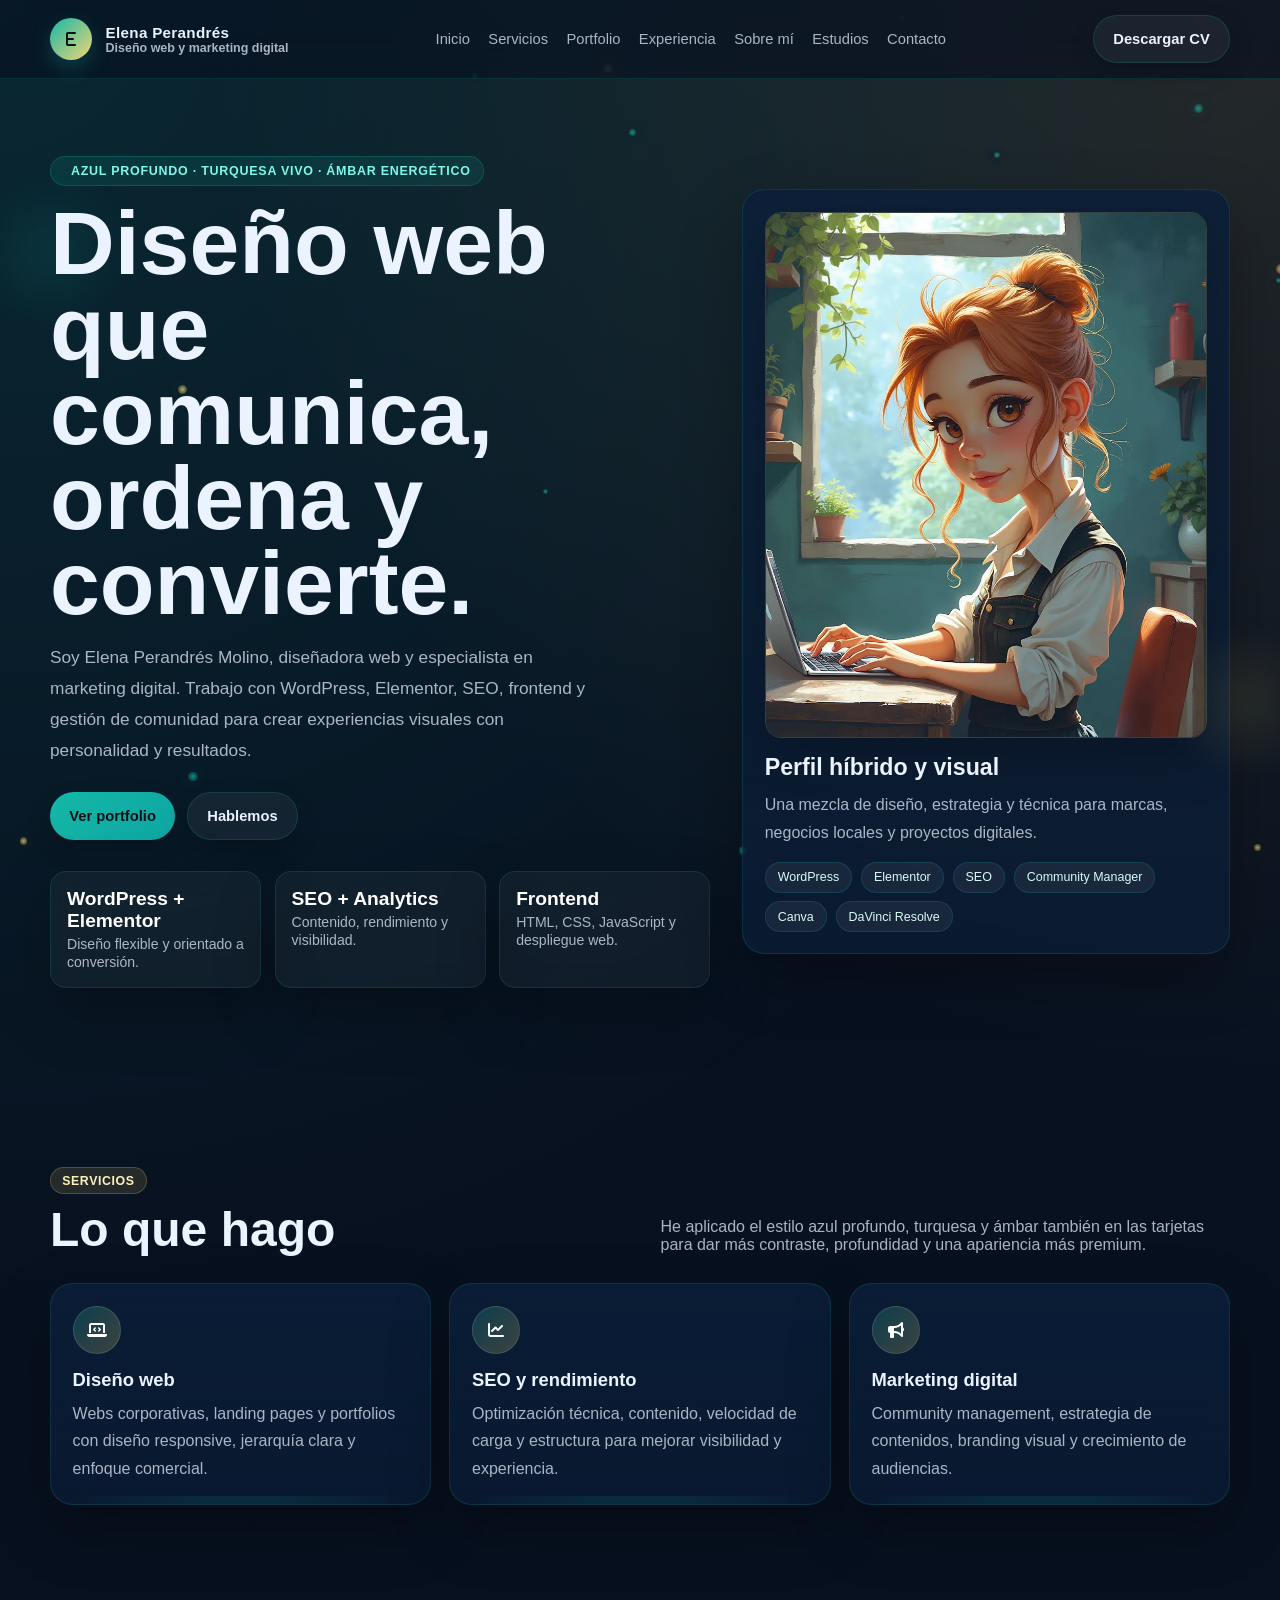
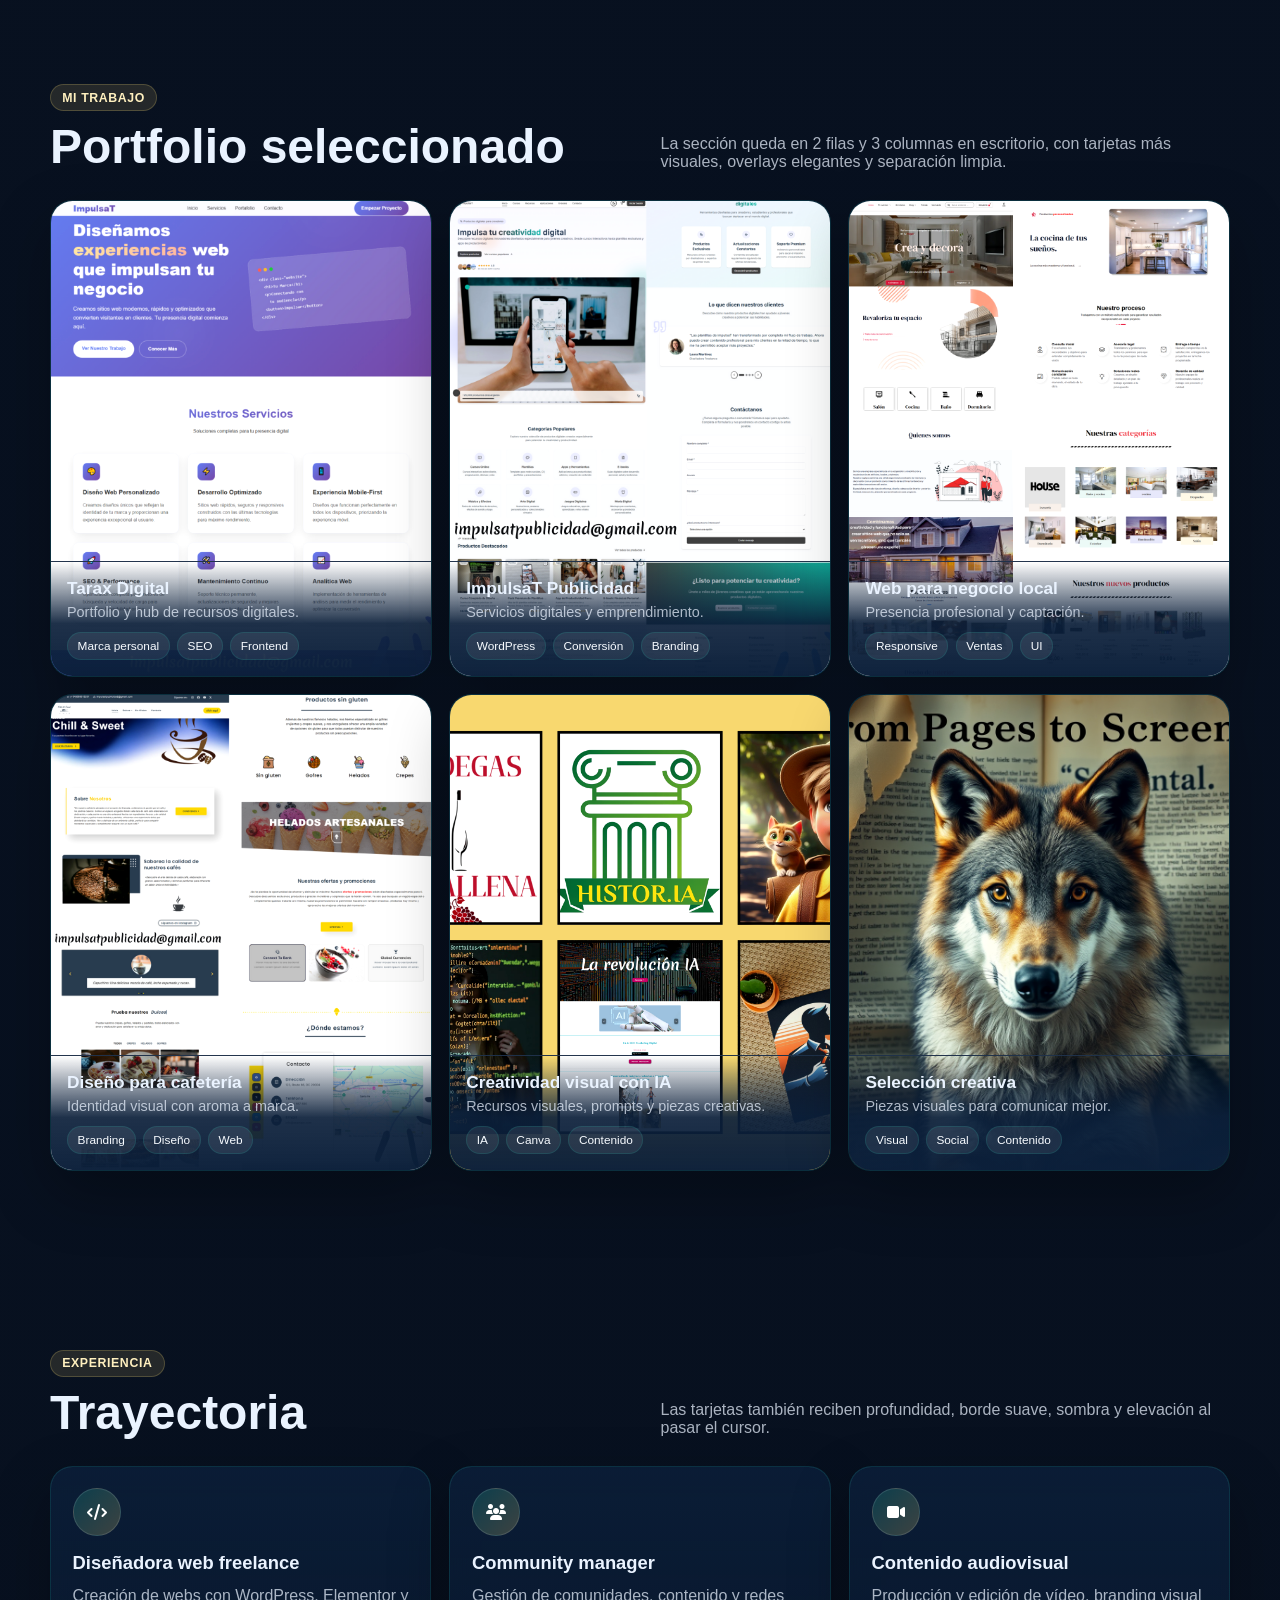
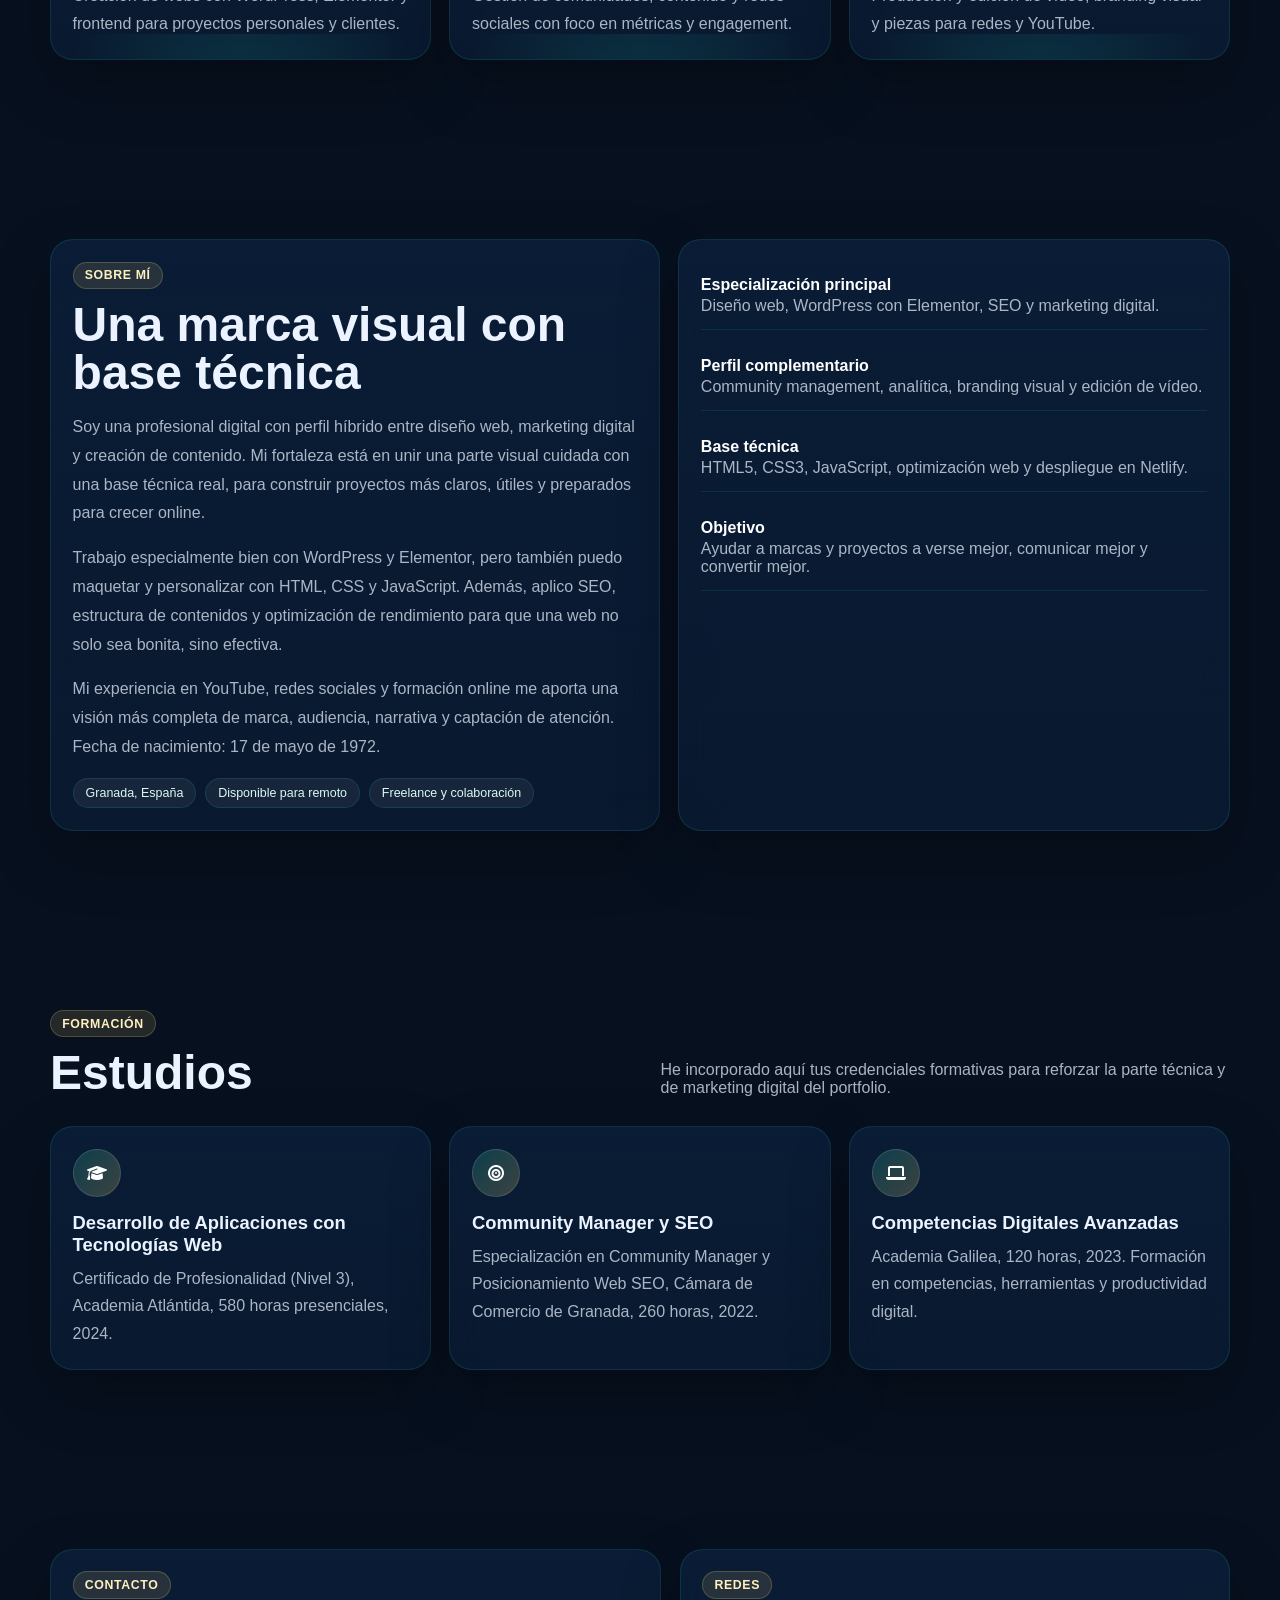
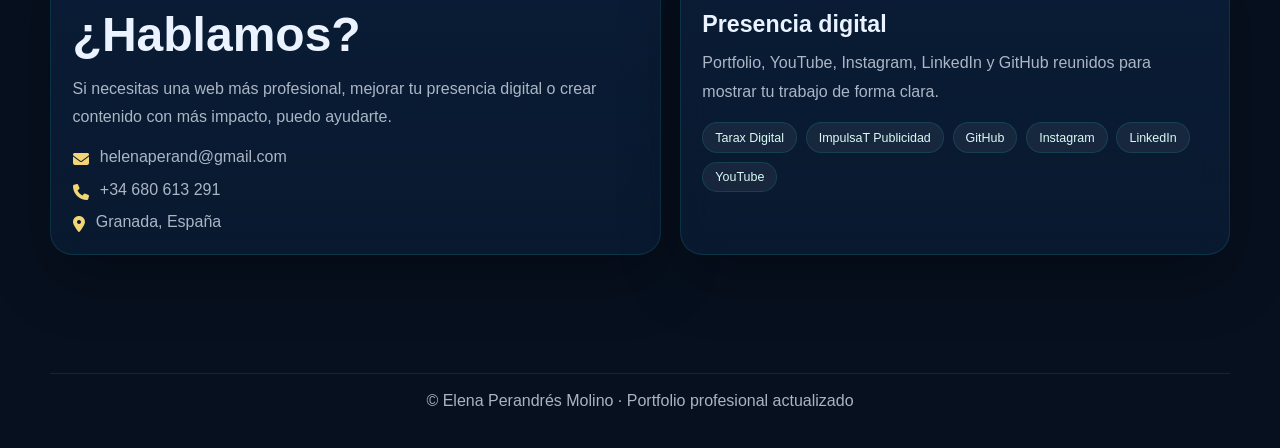
==== GPT05.HTML @ 302caad1 "5" ====
<!DOCTYPE html>
<html lang="es" data-theme="dark">
<head>
  <meta charset="UTF-8" />
  <meta name="viewport" content="width=device-width, initial-scale=1.0" />
  <meta name="description" content="Portfolio de Elena Perandrés Molino, diseñadora web y especialista en marketing digital con experiencia en WordPress, Elementor, SEO, community management y frontend." />
  <title>Elena Perandrés Molino | Portfolio Profesional</title>
  <link rel="preconnect" href="https://api.fontshare.com" />
  <link rel="stylesheet" href="https://api.fontshare.com/v2/css?f[]=satoshi@400,500,700,900&f[]=clash-display@400,500,600&display=swap" />
  <link rel="stylesheet" href="https://cdnjs.cloudflare.com/ajax/libs/font-awesome/6.6.0/css/all.min.css" crossorigin="anonymous" referrerpolicy="no-referrer" />
  <style>
    :root {
      --bg: #07101f;
      --bg-2: #0b1f3a;
      --surface: rgba(11, 31, 58, 0.72);
      --surface-2: rgba(11, 31, 58, 0.88);
      --text: #eaf3ff;
      --muted: rgba(234, 243, 255, 0.72);
      --line: rgba(20, 184, 166, 0.18);
      --blue: #0b1f3a;
      --teal: #14b8a6;
      --amber: #f2d574;
      --shadow: 0 24px 60px rgba(0,0,0,.28);
      --radius-xl: 1.4rem;
      --radius-lg: 1rem;
      --max: 1180px;
      --font-body: 'Satoshi', sans-serif;
      --font-display: 'Clash Display', sans-serif;
    }
    *{box-sizing:border-box;margin:0;padding:0}
    html{scroll-behavior:smooth}
    body{
      font-family:var(--font-body);
      color:var(--text);
      background:
        radial-gradient(circle at top left, rgba(20,184,166,.14), transparent 24%),
        radial-gradient(circle at top right, rgba(242,213,116,.12), transparent 20%),
        linear-gradient(180deg, #081120 0%, var(--bg) 100%);
      min-height:100vh;
      overflow-x:hidden;
    }
    body::before, body::after{
      content:'';
      position:fixed;
      inset:auto;
      pointer-events:none;
      z-index:0;
      opacity:.55;
      width:180px;
      height:180px;
      border-radius:50%;
      filter:blur(14px);
      background: radial-gradient(circle, rgba(20,184,166,.22), transparent 62%);
      animation: floaty 12s ease-in-out infinite;
    }
    body::before{ left:-40px; top:18vh; }
    body::after{
      right:-55px;
      bottom:12vh;
      background: radial-gradient(circle, rgba(242,213,116,.20), transparent 62%);
      animation-duration: 15s;
    }
    @keyframes floaty{
      0%,100%{transform:translateY(0) translateX(0)}
      50%{transform:translateY(-18px) translateX(12px)}
    }
    .container{
      width:min(calc(100% - 2rem), var(--max));
      margin:0 auto;
      position:relative;
      z-index:1;
    }
    a{text-decoration:none;color:inherit}
    img{display:block;max-width:100%;height:auto}
    .skip{
      position:absolute;
      left:-999px;
      top:10px;
      background:var(--amber);
      color:#111;
      padding:.7rem 1rem;
      border-radius:999px;
      z-index:20;
    }
    .skip:focus{left:1rem}

    .header{
      position:sticky;
      top:0;
      z-index:50;
      backdrop-filter:blur(18px);
      background:rgba(7,16,31,.62);
      border-bottom:1px solid rgba(20,184,166,.15);
    }
    .header-inner{
      min-height:78px;
      display:flex;
      align-items:center;
      justify-content:space-between;
      gap:1rem;
    }
    .brand{display:flex;align-items:center;gap:.85rem;font-weight:700}
    .brand-mark{
      width:42px;height:42px;border-radius:50%;
      display:grid;place-items:center;
      background:linear-gradient(135deg,var(--teal),var(--amber));
      color:#04111d;
      box-shadow:0 8px 20px rgba(20,184,166,.25);
    }
    .brand-text strong{display:block;font-size:.95rem;letter-spacing:.02em}
    .brand-text span{display:block;font-size:.78rem;color:var(--muted)}
    .nav{display:flex;gap:1.15rem;flex-wrap:wrap}
    .nav a{
      font-size:.92rem;
      color:var(--muted);
      position:relative;
    }
    .nav a::after{
      content:'';
      position:absolute;
      left:0;
      bottom:-.35rem;
      width:100%;
      height:2px;
      border-radius:999px;
      background:linear-gradient(90deg,var(--teal),var(--amber));
      transform:scaleX(0);
      transform-origin:left;
      transition:transform .22s ease;
    }
    .nav a:hover::after{transform:scaleX(1)}
    .actions{display:flex;align-items:center;gap:.75rem}
    .btn,.icon-btn{border:0;cursor:pointer}
    .btn{
      display:inline-flex;
      align-items:center;
      justify-content:center;
      gap:.55rem;
      padding:.95rem 1.2rem;
      border-radius:999px;
      font-weight:700;
      font-size:.92rem;
      transition:.22s ease;
      box-shadow:0 10px 24px rgba(0,0,0,.18);
    }
    .btn-primary{
      background:linear-gradient(135deg,var(--teal),#0ea5a3);
      color:#031018;
    }
    .btn-primary:hover{
      transform:translateY(-2px) scale(1.01);
      box-shadow:0 18px 34px rgba(20,184,166,.22);
    }
    .btn-secondary{
      background:rgba(255,255,255,.05);
      color:var(--text);
      border:1px solid rgba(20,184,166,.18);
    }
    .btn-secondary:hover{
      background:rgba(255,255,255,.09);
      transform:translateY(-2px);
    }
    .icon-btn{
      width:44px;height:44px;border-radius:50%;
      background:rgba(255,255,255,.05);
      color:var(--text);
      border:1px solid rgba(20,184,166,.18);
      display:grid;place-items:center;
    }
    .menu-btn{display:none}

    section{
      padding:clamp(4rem,7vw,6.5rem) 0;
      position:relative;
    }
    .reveal{
      opacity:0;
      transform:translateY(34px);
      transition:opacity .7s ease, transform .7s ease;
    }
    .reveal.is-visible{
      opacity:1;
      transform:translateY(0);
    }

    .hero{
      padding-top:clamp(3.5rem,6vw,5.5rem);
      min-height:88vh;
      display:flex;
      align-items:center;
    }
    .hero-grid{
      display:grid;
      grid-template-columns:1.15fr .85fr;
      gap:2rem;
      align-items:center;
    }
    .eyebrow{
      display:inline-flex;
      align-items:center;
      gap:.45rem;
      padding:.45rem .8rem;
      border-radius:999px;
      background:rgba(20,184,166,.12);
      border:1px solid rgba(20,184,166,.24);
      color:#7ff7ea;
      font-weight:700;
      font-size:.78rem;
      letter-spacing:.06em;
      text-transform:uppercase;
    }
    h1,h2,h3{font-family:var(--font-display)}
    h1{
      font-size:clamp(3rem,7vw,5.6rem);
      line-height:.95;
      margin:.9rem 0 1rem;
      max-width:11ch;
    }
    .lead{
      font-size:1.08rem;
      color:var(--muted);
      max-width:58ch;
      line-height:1.8;
    }
    .hero-cta{
      display:flex;
      flex-wrap:wrap;
      gap:.75rem;
      margin:1.6rem 0 1.9rem;
    }
    .hero-grid .panel{
      background:var(--surface);
      border:1px solid rgba(20,184,166,.16);
      box-shadow:var(--shadow);
      backdrop-filter:blur(14px);
    }
    .hero-card{
      padding:1.1rem;
      border-radius:var(--radius-xl);
    }
    .hero-photo{
      width:100%;
      aspect-ratio:4/4.75;
      object-fit:cover;
      border-radius:1rem;
      border:1px solid rgba(242,213,116,.18);
      box-shadow:0 18px 50px rgba(0,0,0,.25);
    }
    .hero-card h2{
      font-size:1.45rem;
      margin:1rem 0 .65rem;
    }
    .hero-card p{
      color:var(--muted);
      margin-bottom:1rem;
    }
    .tag-list{
      display:flex;
      flex-wrap:wrap;
      gap:.55rem;
    }
    .tag{
      padding:.45rem .75rem;
      border-radius:999px;
      background:rgba(255,255,255,.06);
      border:1px solid rgba(20,184,166,.18);
      font-size:.78rem;
      color:#dafaf6;
    }
    .metrics{
      display:grid;
      grid-template-columns:repeat(3,1fr);
      gap:.85rem;
      margin-top:1.2rem;
    }
    .metric{
      background:rgba(255,255,255,.04);
      border:1px solid rgba(20,184,166,.16);
      border-radius:var(--radius-lg);
      padding:1rem;
      box-shadow:var(--shadow);
      backdrop-filter:blur(12px);
    }
    .metric strong{
      display:block;
      font-size:1.2rem;
      margin-bottom:.2rem;
      color:#fff;
    }
    .metric span{
      color:var(--muted);
      font-size:.88rem;
    }

    .section-head{
      display:flex;
      justify-content:space-between;
      align-items:flex-end;
      gap:1.5rem;
      margin-bottom:1.8rem;
    }
    .section-tag{
      display:inline-flex;
      align-items:center;
      gap:.4rem;
      padding:.35rem .7rem;
      border-radius:999px;
      background:rgba(242,213,116,.12);
      border:1px solid rgba(242,213,116,.22);
      color:#fff0bf;
      font-size:.77rem;
      font-weight:700;
      text-transform:uppercase;
      letter-spacing:.05em;
      margin-bottom:.75rem;
    }
    .section-title{
      font-size:clamp(2rem,4vw,3rem);
      line-height:1;
    }
    .section-subtitle{
      color:var(--muted);
      max-width:64ch;
    }

    .services-grid,
    .experience-grid,
    .contact-grid{
      display:grid;
      gap:1.15rem;
      grid-template-columns:repeat(3,minmax(0,1fr));
    }
    .panel-card{
      position:relative;
      overflow:hidden;
      background:linear-gradient(180deg, rgba(11,31,58,.84), rgba(11,31,58,.62));
      border:1px solid rgba(20,184,166,.15);
      border-radius:var(--radius-xl);
      padding:1.35rem;
      box-shadow:var(--shadow);
      backdrop-filter:blur(16px);
      transition:transform .22s ease, box-shadow .22s ease, border-color .22s ease;
    }
    .panel-card::before{
      content:'';
      position:absolute;
      inset:-1px;
      border-radius:inherit;
      border:1px solid rgba(255,255,255,.12);
      pointer-events:none;
    }
    .panel-card::after{
      content:'';
      position:absolute;
      inset:auto -20% -60% -20%;
      height:140px;
      background:radial-gradient(circle, rgba(20,184,166,.18), transparent 65%);
      pointer-events:none;
    }
    .panel-card:hover{
      transform:translateY(-8px) scale(1.02);
      border-color:rgba(242,213,116,.28);
      box-shadow:0 28px 60px rgba(0,0,0,.34);
    }
    .panel-icon{
      width:48px;height:48px;
      border-radius:50%;
      display:grid;
      place-items:center;
      margin-bottom:.95rem;
      background:linear-gradient(135deg,rgba(20,184,166,.22),rgba(242,213,116,.22));
      color:#fff;
      border:1px solid rgba(255,255,255,.12);
    }
    .panel-card h3{
      font-size:1.15rem;
      margin-bottom:.55rem;
    }
    .panel-card p{
      color:var(--muted);
      line-height:1.72;
    }

    .portfolio-grid{
      display:grid;
      grid-template-columns:repeat(3,minmax(0,1fr));
      gap:1.1rem;
    }
    .portfolio-item{
      position:relative;
      overflow:hidden;
      min-height:360px;
      border-radius:var(--radius-xl);
      border:1px solid rgba(20,184,166,.15);
      box-shadow:var(--shadow);
      background:#09162b;
      transition:transform .25s ease, box-shadow .25s ease, border-color .25s ease;
    }
    .portfolio-item:hover{
      transform:translateY(-10px);
      border-color:rgba(242,213,116,.30);
      box-shadow:0 32px 70px rgba(0,0,0,.38);
    }
    .portfolio-image{
      width:100%;
      height:100%;
      min-height:360px;
      object-fit:cover;
      filter:saturate(1.05) contrast(1.04);
      transition:transform .35s ease;
    }
    .portfolio-item:hover .portfolio-image{transform:scale(1.07)}
    .portfolio-overlay{
      position:absolute;
      inset:auto 0 0 0;
      padding:1rem;
      background:linear-gradient(180deg, rgba(11,31,58,0) 0%, rgba(11,31,58,.92) 54%, rgba(11,31,58,.98) 100%);
      border-top:1px solid rgba(255,255,255,.08);
    }
    .portfolio-overlay h3{
      font-size:1.08rem;
      margin-bottom:.28rem;
    }
    .portfolio-overlay p{
      font-size:.9rem;
      color:var(--muted);
      margin-bottom:.8rem;
    }
    .portfolio-tags{
      display:flex;
      flex-wrap:wrap;
      gap:.45rem;
    }
    .portfolio-tag{
      padding:.35rem .6rem;
      border-radius:999px;
      background:rgba(255,255,255,.08);
      border:1px solid rgba(20,184,166,.16);
      font-size:.74rem;
      color:#f7fbff;
    }

    .about-grid{
      display:grid;
      grid-template-columns:1.05fr .95fr;
      gap:1.15rem;
    }
    .stack-list{
      list-style:none;
      display:grid;
      gap:.8rem;
    }
    .stack-list li{
      padding:.9rem 0;
      border-bottom:1px solid rgba(20,184,166,.14);
      color:var(--muted);
    }
    .stack-list strong{
      display:block;
      color:#fff;
      margin-bottom:.15rem;
    }
    .chip-row{
      display:flex;
      flex-wrap:wrap;
      gap:.55rem;
      margin-top:1rem;
    }

    .contact-grid{
      grid-template-columns:1fr .9fr;
    }
    .contact-list{
      list-style:none;
      display:grid;
      gap:.85rem;
      margin-top:1rem;
    }
    .contact-list li{
      display:flex;
      gap:.7rem;
      align-items:flex-start;
      color:var(--muted);
    }
    .contact-list i{
      color:var(--amber);
      margin-top:.18rem;
    }

    .back-top{
      position:fixed;
      right:1.15rem;
      bottom:1.15rem;
      width:52px;
      height:52px;
      border-radius:50%;
      display:grid;
      place-items:center;
      background:linear-gradient(135deg,var(--teal),var(--amber));
      color:#031018;
      box-shadow:0 18px 36px rgba(0,0,0,.3);
      opacity:0;
      visibility:hidden;
      transform:translateY(14px);
      transition:.22s ease;
      z-index:60;
    }
    .back-top.visible{
      opacity:1;
      visibility:visible;
      transform:translateY(0);
    }

    footer{
      padding:1.8rem 0 2.4rem;
      color:var(--muted);
      text-align:center;
    }
    .footer-line{
      border-top:1px solid rgba(20,184,166,.16);
      padding-top:1.1rem;
    }

    .floaters{
      position:fixed;
      inset:0;
      pointer-events:none;
      z-index:0;
      overflow:hidden;
    }
    .floater{
      position:absolute;
      width:10px;
      height:10px;
      border-radius:50%;
      background:radial-gradient(circle, rgba(20,184,166,.9), rgba(20,184,166,0));
      filter:drop-shadow(0 0 10px rgba(20,184,166,.4));
      opacity:.8;
      animation: drift linear infinite;
    }
    .floater.amber{
      background:radial-gradient(circle, rgba(242,213,116,.95), rgba(242,213,116,0));
      filter:drop-shadow(0 0 10px rgba(242,213,116,.35));
    }
    @keyframes drift{
      from{transform:translate3d(0,0,0) scale(.8)}
      to{transform:translate3d(var(--dx), var(--dy),0) scale(1.2)}
    }

    @media (max-width: 1200px){
      .portfolio-grid{grid-template-columns:repeat(2,minmax(0,1fr))}
      .services-grid,.experience-grid{grid-template-columns:repeat(2,minmax(0,1fr))}
    }
    @media (max-width: 900px){
      .hero-grid,.about-grid,.contact-grid{grid-template-columns:1fr}
      .nav{
        display:none;
        position:absolute;
        left:0;
        right:0;
        top:78px;
        padding:1rem;
        background:rgba(7,16,31,.96);
        border-bottom:1px solid rgba(20,184,166,.14);
      }
      .nav.open{
        display:flex;
        flex-direction:column;
      }
      .menu-btn{display:grid}
      .services-grid,.experience-grid,.portfolio-grid{grid-template-columns:1fr}
      .metrics{grid-template-columns:1fr}
    }
  </style>
</head>
<body>
  <div class="floaters" id="floaters"></div>
  <a class="skip" href="#contenido">Saltar al contenido</a>

  <header class="header">
    <div class="container header-inner">
      <a class="brand" href="#inicio">
        <span class="brand-mark"><i class="fa-solid fa-e"></i></span>
        <span class="brand-text">
          <strong>Elena Perandrés</strong>
          <span>Diseño web y marketing digital</span>
        </span>
      </a>
      <nav class="nav" id="nav">
        <a href="#inicio">Inicio</a>
        <a href="#servicios">Servicios</a>
        <a href="#portfolio">Portfolio</a>
        <a href="#experiencia">Experiencia</a>
        <a href="#sobre-mi">Sobre mí</a>
        <a href="#estudios">Estudios</a>
        <a href="#contacto">Contacto</a>
      </nav>
      <div class="actions">
        <a class="btn btn-secondary" href="cv-Linkedin.pdf" target="_blank" rel="noopener noreferrer">Descargar CV</a>
        <button class="icon-btn menu-btn" id="menuBtn" aria-controls="nav" aria-expanded="false" aria-label="Abrir menú"><i class="fa-solid fa-bars"></i></button>
      </div>
    </div>
  </header>

  <main id="contenido">
    <section class="hero reveal" id="inicio">
      <div class="container hero-grid">
        <div>
          <span class="eyebrow"><i class="fa-solid fa-sparkles"></i> Azul profundo · turquesa vivo · ámbar energético</span>
          <h1>Diseño web que comunica, ordena y convierte.</h1>
          <p class="lead">Soy Elena Perandrés Molino, diseñadora web y especialista en marketing digital. Trabajo con WordPress, Elementor, SEO, frontend y gestión de comunidad para crear experiencias visuales con personalidad y resultados.</p>
          <div class="hero-cta">
            <a class="btn btn-primary" href="#portfolio">Ver portfolio</a>
            <a class="btn btn-secondary" href="#contacto">Hablemos</a>
          </div>
          <div class="metrics">
            <div class="metric"><strong>WordPress + Elementor</strong><span>Diseño flexible y orientado a conversión.</span></div>
            <div class="metric"><strong>SEO + Analytics</strong><span>Contenido, rendimiento y visibilidad.</span></div>
            <div class="metric"><strong>Frontend</strong><span>HTML, CSS, JavaScript y despliegue web.</span></div>
          </div>
        </div>
        <aside class="panel-card hero-card">
          <img class="hero-photo" src="img/yo.jpg" alt="Elena Perandrés Molino" />
          <h2>Perfil híbrido y visual</h2>
          <p>Una mezcla de diseño, estrategia y técnica para marcas, negocios locales y proyectos digitales.</p>
          <div class="tag-list">
            <span class="tag">WordPress</span>
            <span class="tag">Elementor</span>
            <span class="tag">SEO</span>
            <span class="tag">Community Manager</span>
            <span class="tag">Canva</span>
            <span class="tag">DaVinci Resolve</span>
          </div>
        </aside>
      </div>
    </section>

    <section class="reveal" id="servicios">
      <div class="container">
        <div class="section-head">
          <div><span class="section-tag">Servicios</span><h2 class="section-title">Lo que hago</h2></div>
          <p class="section-subtitle">He aplicado el estilo azul profundo, turquesa y ámbar también en las tarjetas para dar más contraste, profundidad y una apariencia más premium.</p>
        </div>
        <div class="services-grid">
          <article class="panel-card reveal"><div class="panel-icon"><i class="fa-solid fa-laptop-code"></i></div><h3>Diseño web</h3><p>Webs corporativas, landing pages y portfolios con diseño responsive, jerarquía clara y enfoque comercial.</p></article>
          <article class="panel-card reveal"><div class="panel-icon"><i class="fa-solid fa-chart-line"></i></div><h3>SEO y rendimiento</h3><p>Optimización técnica, contenido, velocidad de carga y estructura para mejorar visibilidad y experiencia.</p></article>
          <article class="panel-card reveal"><div class="panel-icon"><i class="fa-solid fa-bullhorn"></i></div><h3>Marketing digital</h3><p>Community management, estrategia de contenidos, branding visual y crecimiento de audiencias.</p></article>
        </div>
      </div>
    </section>

    <section class="reveal" id="portfolio">
      <div class="container">
        <div class="section-head">
          <div><span class="section-tag">Mi trabajo</span><h2 class="section-title">Portfolio seleccionado</h2></div>
          <p class="section-subtitle">La sección queda en 2 filas y 3 columnas en escritorio, con tarjetas más visuales, overlays elegantes y separación limpia.</p>
        </div>
        <div class="portfolio-grid">
          <article class="portfolio-item reveal" data-delay="0"><img class="portfolio-image" src="img/diseño-web.png" alt="Tarax Digital"><div class="portfolio-overlay"><h3>Tarax Digital</h3><p>Portfolio y hub de recursos digitales.</p><div class="portfolio-tags"><span class="portfolio-tag">Marca personal</span><span class="portfolio-tag">SEO</span><span class="portfolio-tag">Frontend</span></div></div></article>
          <article class="portfolio-item reveal" data-delay="80"><img class="portfolio-image" src="img/agencia-publicidad.png" alt="ImpulsaT Publicidad"><div class="portfolio-overlay"><h3>ImpulsaT Publicidad</h3><p>Servicios digitales y emprendimiento.</p><div class="portfolio-tags"><span class="portfolio-tag">WordPress</span><span class="portfolio-tag">Conversión</span><span class="portfolio-tag">Branding</span></div></div></article>
          <article class="portfolio-item reveal" data-delay="160"><img class="portfolio-image" src="img/creaydecora.png" alt="Web negocio local"><div class="portfolio-overlay"><h3>Web para negocio local</h3><p>Presencia profesional y captación.</p><div class="portfolio-tags"><span class="portfolio-tag">Responsive</span><span class="portfolio-tag">Ventas</span><span class="portfolio-tag">UI</span></div></div></article>
          <article class="portfolio-item reveal" data-delay="240"><img class="portfolio-image" src="img/cafetería.png" alt="Diseño para cafetería"><div class="portfolio-overlay"><h3>Diseño para cafetería</h3><p>Identidad visual con aroma a marca.</p><div class="portfolio-tags"><span class="portfolio-tag">Branding</span><span class="portfolio-tag">Diseño</span><span class="portfolio-tag">Web</span></div></div></article>
          <article class="portfolio-item reveal" data-delay="320"><img class="portfolio-image" src="img/grid.png" alt="Creatividad visual con IA"><div class="portfolio-overlay"><h3>Creatividad visual con IA</h3><p>Recursos visuales, prompts y piezas creativas.</p><div class="portfolio-tags"><span class="portfolio-tag">IA</span><span class="portfolio-tag">Canva</span><span class="portfolio-tag">Contenido</span></div></div></article>
          <article class="portfolio-item reveal" data-delay="400"><img class="portfolio-image" src="img/2.png" alt="Selección creativa"><div class="portfolio-overlay"><h3>Selección creativa</h3><p>Piezas visuales para comunicar mejor.</p><div class="portfolio-tags"><span class="portfolio-tag">Visual</span><span class="portfolio-tag">Social</span><span class="portfolio-tag">Contenido</span></div></div></article>
        </div>
      </div>
    </section>

    <section class="reveal" id="experiencia">
      <div class="container">
        <div class="section-head">
          <div><span class="section-tag">Experiencia</span><h2 class="section-title">Trayectoria</h2></div>
          <p class="section-subtitle">Las tarjetas también reciben profundidad, borde suave, sombra y elevación al pasar el cursor.</p>
        </div>
        <div class="experience-grid">
          <article class="panel-card reveal"><div class="panel-icon"><i class="fa-solid fa-code"></i></div><h3>Diseñadora web freelance</h3><p>Creación de webs con WordPress, Elementor y frontend para proyectos personales y clientes.</p></article>
          <article class="panel-card reveal"><div class="panel-icon"><i class="fa-solid fa-users"></i></div><h3>Community manager</h3><p>Gestión de comunidades, contenido y redes sociales con foco en métricas y engagement.</p></article>
          <article class="panel-card reveal"><div class="panel-icon"><i class="fa-solid fa-video"></i></div><h3>Contenido audiovisual</h3><p>Producción y edición de vídeo, branding visual y piezas para redes y YouTube.</p></article>
        </div>
      </div>
    </section>

    <section class="reveal" id="sobre-mi">
      <div class="container about-grid">
        <article class="panel-card reveal">
          <span class="section-tag">Sobre mí</span>
          <h2 class="section-title" style="margin-bottom:1rem">Una marca visual con base técnica</h2>
          <p style="color:var(--muted);line-height:1.8">Soy una profesional digital con perfil híbrido entre diseño web, marketing digital y creación de contenido. Mi fortaleza está en unir una parte visual cuidada con una base técnica real, para construir proyectos más claros, útiles y preparados para crecer online.</p>
          <p style="color:var(--muted);line-height:1.8;margin-top:1rem">Trabajo especialmente bien con WordPress y Elementor, pero también puedo maquetar y personalizar con HTML, CSS y JavaScript. Además, aplico SEO, estructura de contenidos y optimización de rendimiento para que una web no solo sea bonita, sino efectiva.</p>
          <p style="color:var(--muted);line-height:1.8;margin-top:1rem">Mi experiencia en YouTube, redes sociales y formación online me aporta una visión más completa de marca, audiencia, narrativa y captación de atención. Fecha de nacimiento: 17 de mayo de 1972.</p>
          <div class="chip-row">
            <span class="tag">Granada, España</span>
            <span class="tag">Disponible para remoto</span>
            <span class="tag">Freelance y colaboración</span>
          </div>
        </article>
        <aside class="panel-card reveal">
          <ul class="stack-list">
            <li><strong>Especialización principal</strong>Diseño web, WordPress con Elementor, SEO y marketing digital.</li>
            <li><strong>Perfil complementario</strong>Community management, analítica, branding visual y edición de vídeo.</li>
            <li><strong>Base técnica</strong>HTML5, CSS3, JavaScript, optimización web y despliegue en Netlify.</li>
            <li><strong>Objetivo</strong>Ayudar a marcas y proyectos a verse mejor, comunicar mejor y convertir mejor.</li>
          </ul>
        </aside>
      </div>
    </section>

    <section class="reveal" id="estudios">
      <div class="container">
        <div class="section-head">
          <div><span class="section-tag">Formación</span><h2 class="section-title">Estudios</h2></div>
          <p class="section-subtitle">He incorporado aquí tus credenciales formativas para reforzar la parte técnica y de marketing digital del portfolio.</p>
        </div>
        <div class="services-grid">
          <article class="panel-card reveal"><div class="panel-icon"><i class="fa-solid fa-graduation-cap"></i></div><h3>Desarrollo de Aplicaciones con Tecnologías Web</h3><p>Certificado de Profesionalidad (Nivel 3), Academia Atlántida, 580 horas presenciales, 2024.</p></article>
          <article class="panel-card reveal"><div class="panel-icon"><i class="fa-solid fa-bullseye"></i></div><h3>Community Manager y SEO</h3><p>Especialización en Community Manager y Posicionamiento Web SEO, Cámara de Comercio de Granada, 260 horas, 2022.</p></article>
          <article class="panel-card reveal"><div class="panel-icon"><i class="fa-solid fa-laptop"></i></div><h3>Competencias Digitales Avanzadas</h3><p>Academia Galilea, 120 horas, 2023. Formación en competencias, herramientas y productividad digital.</p></article>
        </div>
      </div>
    </section>

    <section class="reveal" id="contacto">
      <div class="container contact-grid">
        <article class="panel-card reveal">
          <span class="section-tag">Contacto</span>
          <h2 class="section-title" style="margin-bottom:1rem">¿Hablamos?</h2>
          <p style="color:var(--muted);line-height:1.8">Si necesitas una web más profesional, mejorar tu presencia digital o crear contenido con más impacto, puedo ayudarte.</p>
          <ul class="contact-list">
            <li><i class="fa-solid fa-envelope"></i><span>helenaperand@gmail.com</span></li>
            <li><i class="fa-solid fa-phone"></i><span>+34 680 613 291</span></li>
            <li><i class="fa-solid fa-location-dot"></i><span>Granada, España</span></li>
          </ul>
        </article>
        <article class="panel-card reveal">
          <span class="section-tag">Redes</span>
          <h3 style="font-size:1.45rem;margin-bottom:.7rem">Presencia digital</h3>
          <p style="color:var(--muted);line-height:1.8">Portfolio, YouTube, Instagram, LinkedIn y GitHub reunidos para mostrar tu trabajo de forma clara.</p>
          <div class="tag-list" style="margin-top:1rem">
            <a class="tag" href="https://taraxdigital.netlify.app/" target="_blank" rel="noopener noreferrer">Tarax Digital</a>
            <a class="tag" href="https://impulsatpublicidad.netlify.app/" target="_blank" rel="noopener noreferrer">ImpulsaT Publicidad</a>
            <a class="tag" href="https://github.com/taraxdigital" target="_blank" rel="noopener noreferrer">GitHub</a>
            <a class="tag" href="https://www.instagram.com/taraxdigital/" target="_blank" rel="noopener noreferrer">Instagram</a>
            <a class="tag" href="https://www.linkedin.com/in/elena-perandres-molino/" target="_blank" rel="noopener noreferrer">LinkedIn</a>
            <a class="tag" href="https://www.youtube.com/@spinning-music_bySatarax" target="_blank" rel="noopener noreferrer">YouTube</a>
          </div>
        </article>
      </div>
    </section>
  </main>

  <a class="back-top" href="#inicio" id="backTop" aria-label="Volver arriba"><i class="fa-solid fa-arrow-up"></i></a>
  <footer><div class="container footer-line">© Elena Perandrés Molino · Portfolio profesional actualizado</div></footer>

  <script>
    const nav = document.getElementById('nav');
    const menuBtn = document.getElementById('menuBtn');
    const backTop = document.getElementById('backTop');
    const reveal = document.querySelectorAll('.reveal');
    const floaters = document.getElementById('floaters');

    for (let i = 0; i < 18; i++) {
      const s = document.createElement('span');
      s.className = 'floater ' + (i % 3 === 0 ? 'amber' : '');
      s.style.left = Math.random() * 100 + 'vw';
      s.style.top = Math.random() * 100 + 'vh';
      s.style.setProperty('--dx', (Math.random() * 80 - 40) + 'px');
      s.style.setProperty('--dy', (Math.random() * 120 - 60) + 'px');
      s.style.animationDuration = (10 + Math.random() * 10) + 's';
      s.style.animationDelay = (-Math.random() * 10) + 's';
      s.style.width = s.style.height = (4 + Math.random() * 7) + 'px';
      floaters.appendChild(s);
    }

    menuBtn.addEventListener('click', () => {
      const open = nav.classList.toggle('open');
      menuBtn.setAttribute('aria-expanded', open ? 'true' : 'false');
    });
    nav.querySelectorAll('a').forEach(a => a.addEventListener('click', () => nav.classList.remove('open')));

    const io = new IntersectionObserver((entries) => {
      entries.forEach((entry) => {
        if (entry.isIntersecting) {
          const d = Number(entry.target.dataset.delay || 0);
          setTimeout(() => entry.target.classList.add('is-visible'), d);
          io.unobserve(entry.target);
        }
      });
    }, { threshold: 0.14 });
    reveal.forEach(el => io.observe(el));

    const toggleBack = () => backTop.classList.toggle('visible', window.scrollY > 480);
    toggleBack();
    window.addEventListener('scroll', toggleBack, { passive: true });
  </script>
</body>
</html>
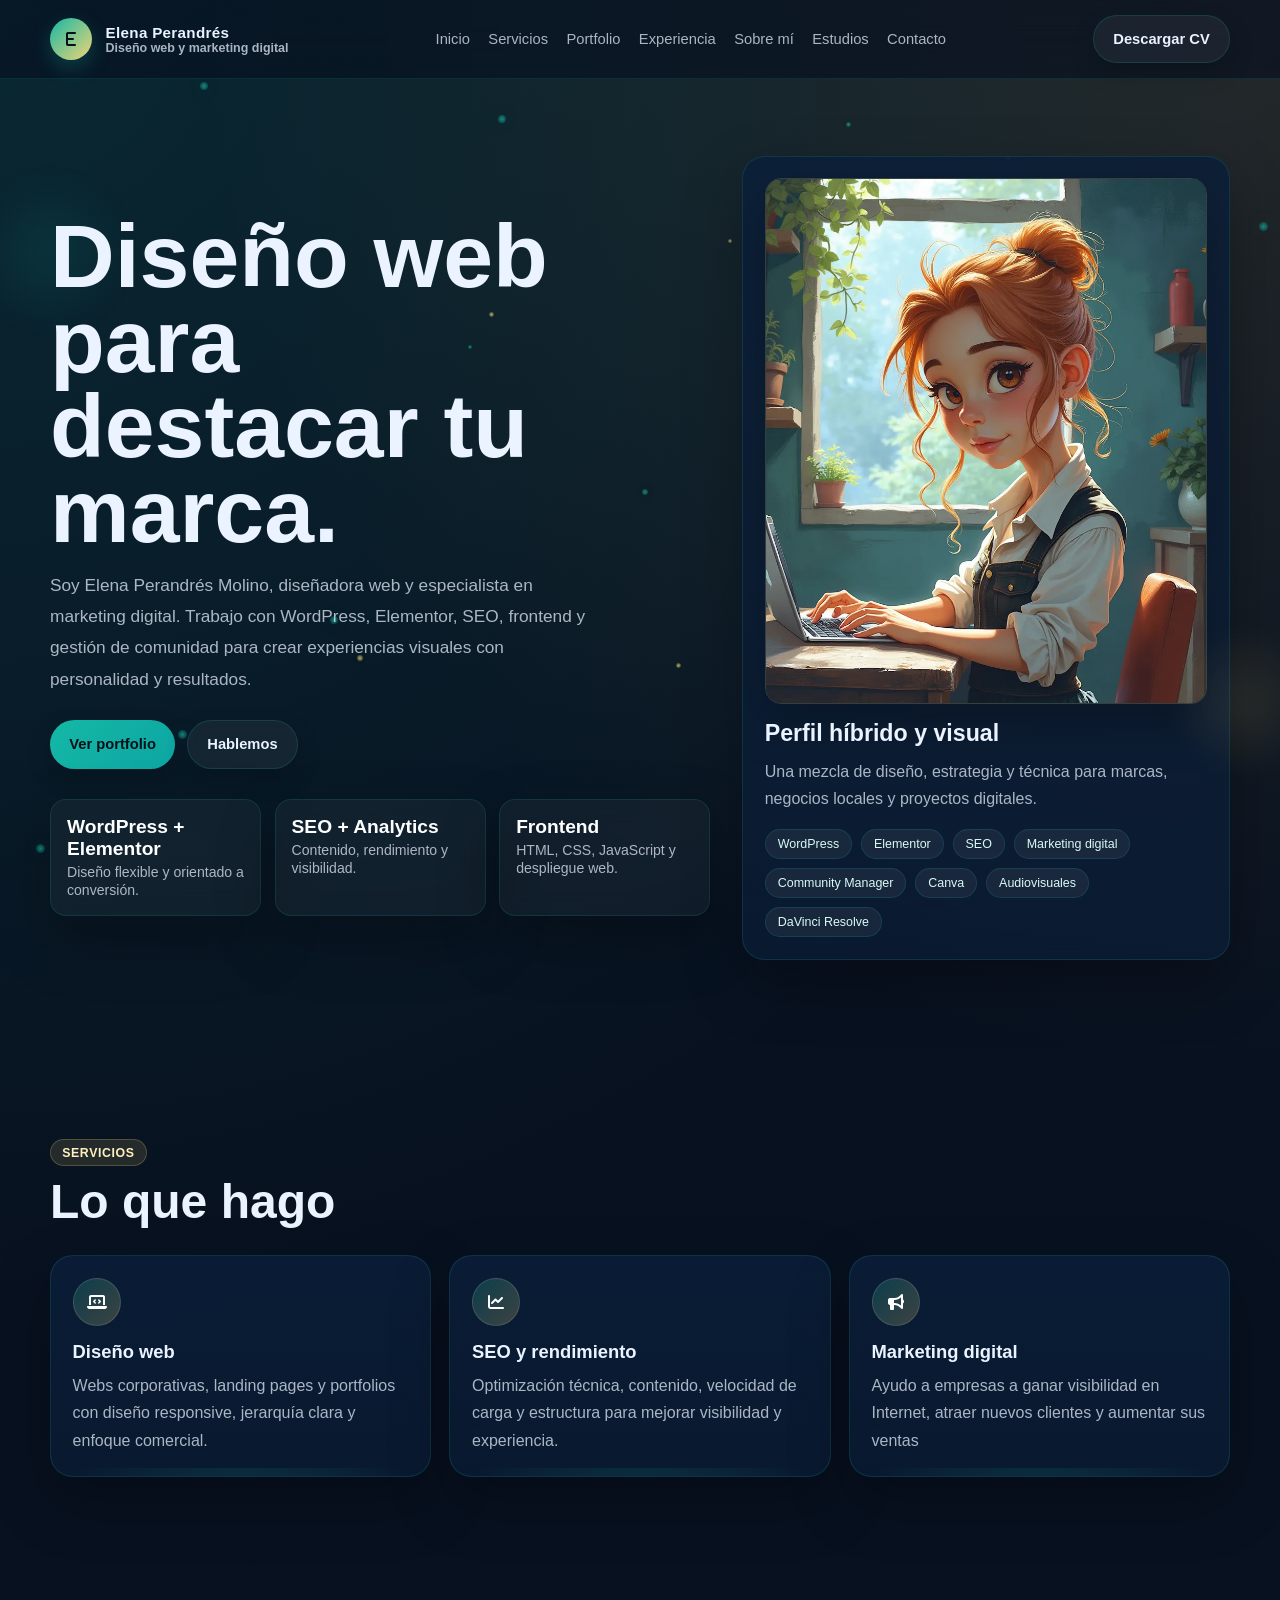
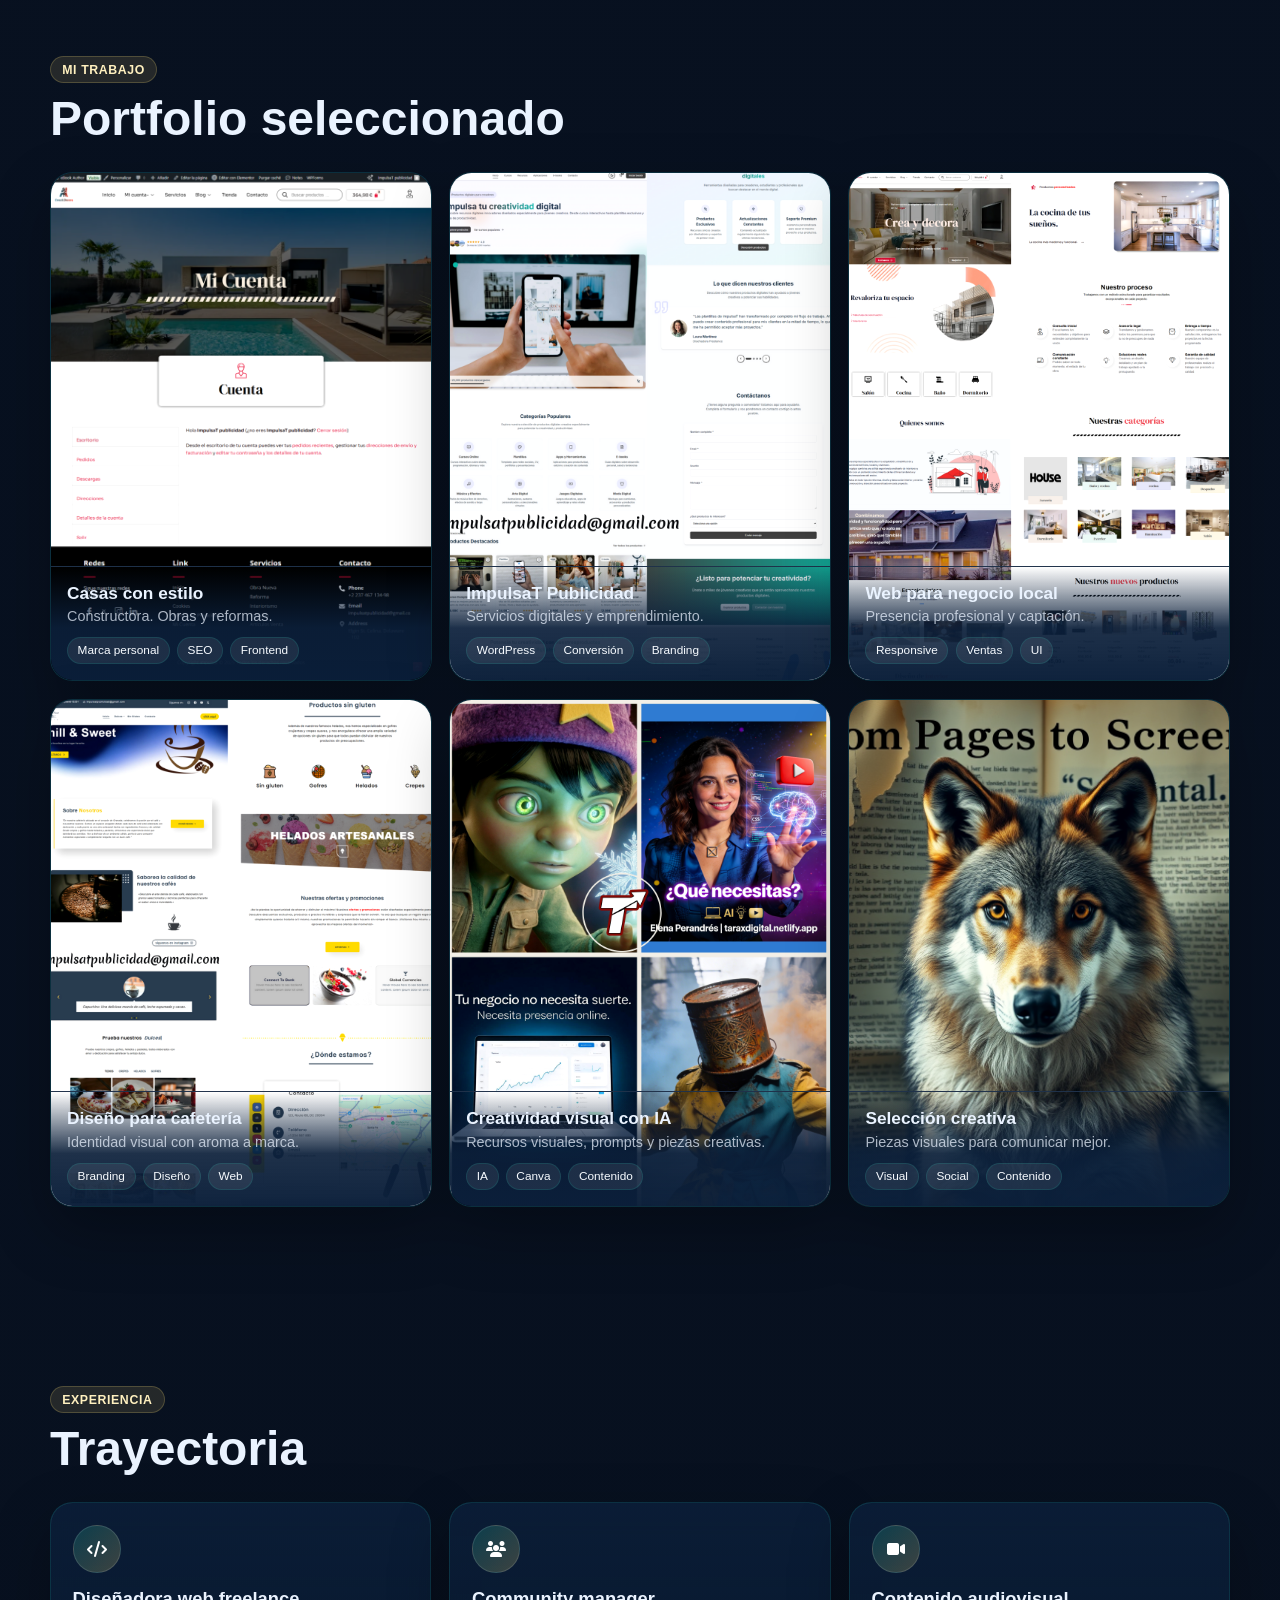
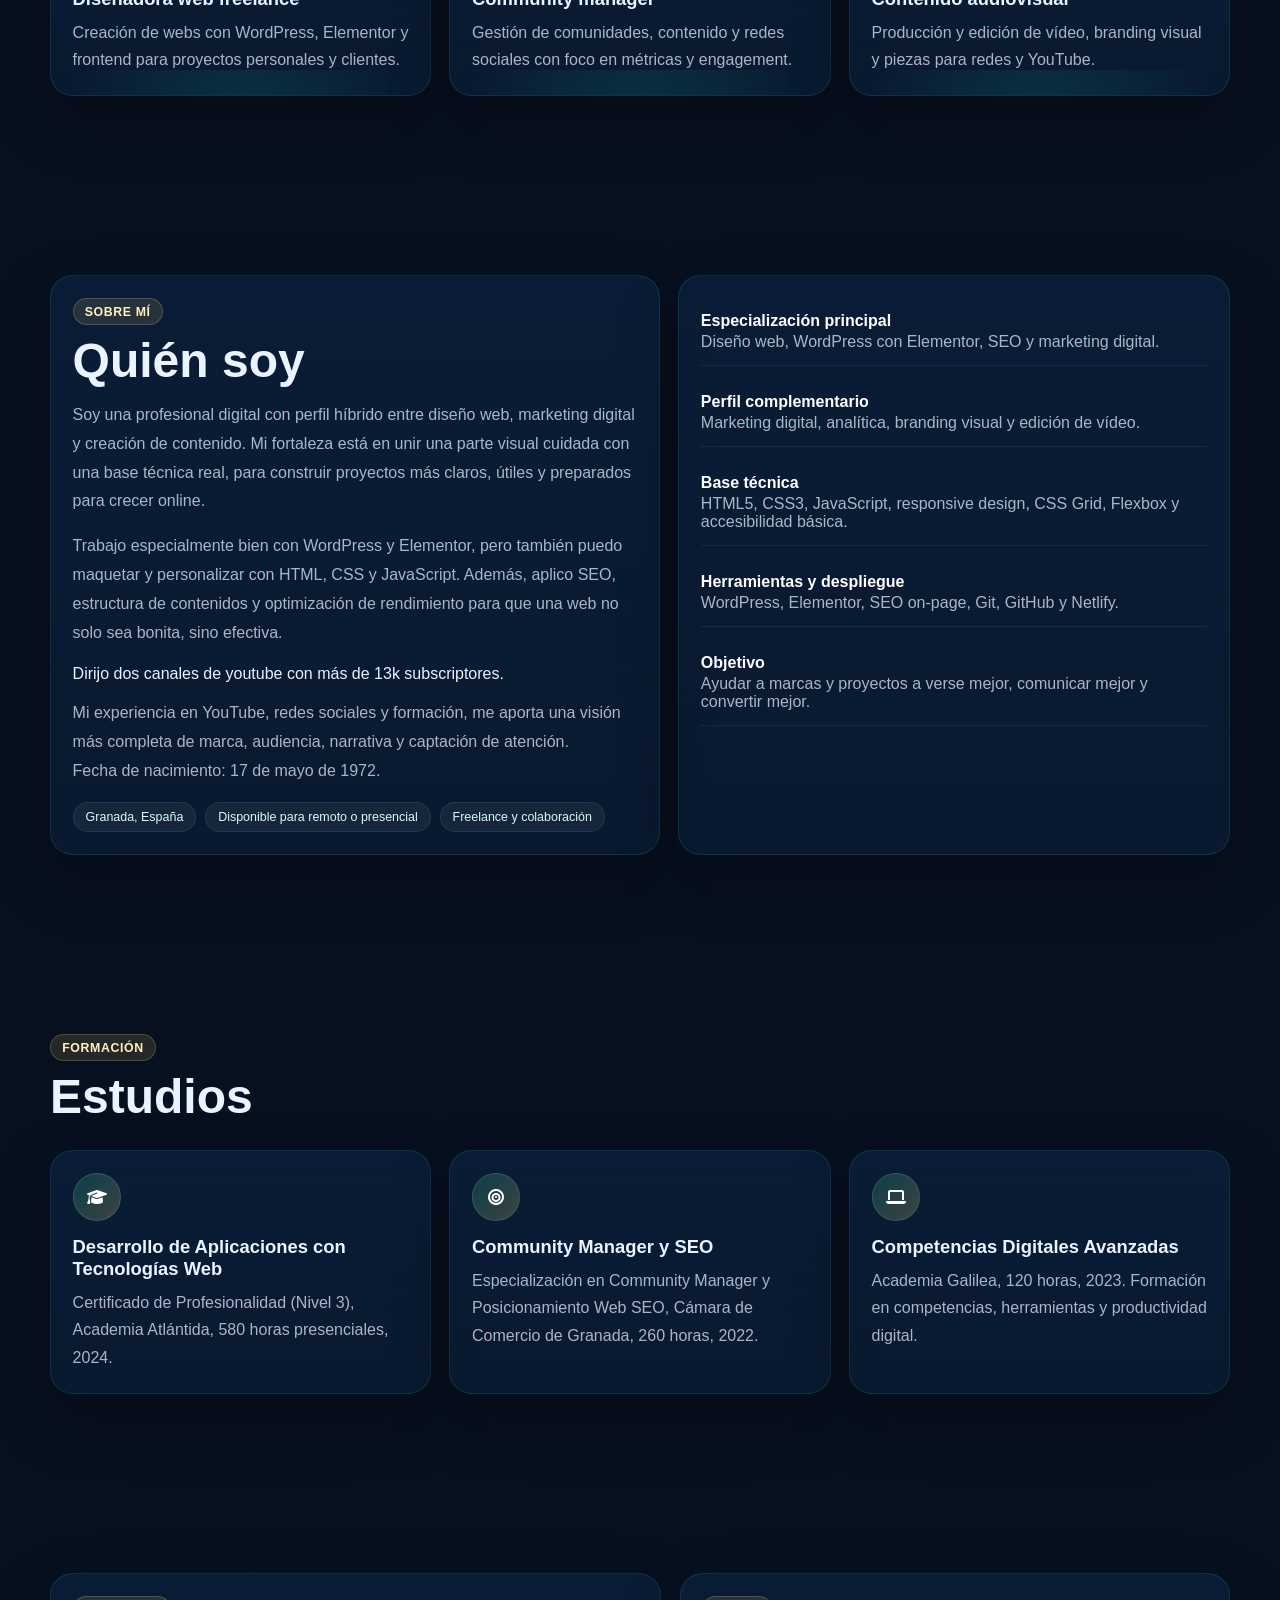
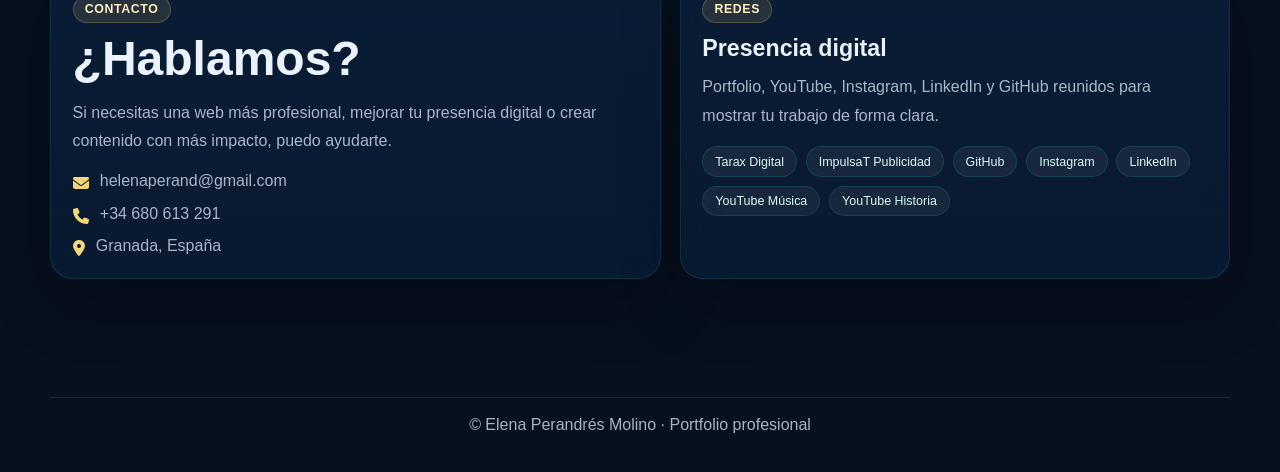
==== commit 4b2dcd7c: "cv" ====
--- a/GPT05.HTML
+++ b/GPT05.HTML
@@ -606,8 +606,7 @@
     <section class="hero reveal" id="inicio">
       <div class="container hero-grid">
         <div>
-          <span class="eyebrow"><i class="fa-solid fa-sparkles"></i> Azul profundo · turquesa vivo · ámbar energético</span>
-          <h1>Diseño web que comunica, ordena y convierte.</h1>
+          <h1>Diseño web para destacar tu marca.</h1>
           <p class="lead">Soy Elena Perandrés Molino, diseñadora web y especialista en marketing digital. Trabajo con WordPress, Elementor, SEO, frontend y gestión de comunidad para crear experiencias visuales con personalidad y resultados.</p>
           <div class="hero-cta">
             <a class="btn btn-primary" href="#portfolio">Ver portfolio</a>
@@ -627,8 +626,10 @@
             <span class="tag">WordPress</span>
             <span class="tag">Elementor</span>
             <span class="tag">SEO</span>
+            <span class="tag">Marketing digital</span>
             <span class="tag">Community Manager</span>
             <span class="tag">Canva</span>
+            <span class="tag">Audiovisuales</span>
             <span class="tag">DaVinci Resolve</span>
           </div>
         </aside>
@@ -639,12 +640,12 @@
       <div class="container">
         <div class="section-head">
           <div><span class="section-tag">Servicios</span><h2 class="section-title">Lo que hago</h2></div>
-          <p class="section-subtitle">He aplicado el estilo azul profundo, turquesa y ámbar también en las tarjetas para dar más contraste, profundidad y una apariencia más premium.</p>
+
         </div>
         <div class="services-grid">
           <article class="panel-card reveal"><div class="panel-icon"><i class="fa-solid fa-laptop-code"></i></div><h3>Diseño web</h3><p>Webs corporativas, landing pages y portfolios con diseño responsive, jerarquía clara y enfoque comercial.</p></article>
           <article class="panel-card reveal"><div class="panel-icon"><i class="fa-solid fa-chart-line"></i></div><h3>SEO y rendimiento</h3><p>Optimización técnica, contenido, velocidad de carga y estructura para mejorar visibilidad y experiencia.</p></article>
-          <article class="panel-card reveal"><div class="panel-icon"><i class="fa-solid fa-bullhorn"></i></div><h3>Marketing digital</h3><p>Community management, estrategia de contenidos, branding visual y crecimiento de audiencias.</p></article>
+          <article class="panel-card reveal"><div class="panel-icon"><i class="fa-solid fa-bullhorn"></i></div><h3>Marketing digital</h3><p>Ayudo a empresas a ganar visibilidad en Internet, atraer nuevos clientes y aumentar sus ventas</p></article>
         </div>
       </div>
     </section>
@@ -653,14 +654,14 @@
       <div class="container">
         <div class="section-head">
           <div><span class="section-tag">Mi trabajo</span><h2 class="section-title">Portfolio seleccionado</h2></div>
-          <p class="section-subtitle">La sección queda en 2 filas y 3 columnas en escritorio, con tarjetas más visuales, overlays elegantes y separación limpia.</p>
+
         </div>
         <div class="portfolio-grid">
-          <article class="portfolio-item reveal" data-delay="0"><img class="portfolio-image" src="img/diseño-web.png" alt="Tarax Digital"><div class="portfolio-overlay"><h3>Tarax Digital</h3><p>Portfolio y hub de recursos digitales.</p><div class="portfolio-tags"><span class="portfolio-tag">Marca personal</span><span class="portfolio-tag">SEO</span><span class="portfolio-tag">Frontend</span></div></div></article>
+          <article class="portfolio-item reveal" data-delay="0"><img class="portfolio-image" src="img/Diseño sin título.png" alt="Tarax Digital"><div class="portfolio-overlay"><h3>Casas con estilo</h3><p>Constructora. Obras y reformas.</p><div class="portfolio-tags"><span class="portfolio-tag">Marca personal</span><span class="portfolio-tag">SEO</span><span class="portfolio-tag">Frontend</span></div></div></article>
           <article class="portfolio-item reveal" data-delay="80"><img class="portfolio-image" src="img/agencia-publicidad.png" alt="ImpulsaT Publicidad"><div class="portfolio-overlay"><h3>ImpulsaT Publicidad</h3><p>Servicios digitales y emprendimiento.</p><div class="portfolio-tags"><span class="portfolio-tag">WordPress</span><span class="portfolio-tag">Conversión</span><span class="portfolio-tag">Branding</span></div></div></article>
           <article class="portfolio-item reveal" data-delay="160"><img class="portfolio-image" src="img/creaydecora.png" alt="Web negocio local"><div class="portfolio-overlay"><h3>Web para negocio local</h3><p>Presencia profesional y captación.</p><div class="portfolio-tags"><span class="portfolio-tag">Responsive</span><span class="portfolio-tag">Ventas</span><span class="portfolio-tag">UI</span></div></div></article>
           <article class="portfolio-item reveal" data-delay="240"><img class="portfolio-image" src="img/cafetería.png" alt="Diseño para cafetería"><div class="portfolio-overlay"><h3>Diseño para cafetería</h3><p>Identidad visual con aroma a marca.</p><div class="portfolio-tags"><span class="portfolio-tag">Branding</span><span class="portfolio-tag">Diseño</span><span class="portfolio-tag">Web</span></div></div></article>
-          <article class="portfolio-item reveal" data-delay="320"><img class="portfolio-image" src="img/grid.png" alt="Creatividad visual con IA"><div class="portfolio-overlay"><h3>Creatividad visual con IA</h3><p>Recursos visuales, prompts y piezas creativas.</p><div class="portfolio-tags"><span class="portfolio-tag">IA</span><span class="portfolio-tag">Canva</span><span class="portfolio-tag">Contenido</span></div></div></article>
+          <article class="portfolio-item reveal" data-delay="320"><img class="portfolio-image" src="img/Brown and Beige Aesthetic Mood Collage  Poster (1).png" alt="Creatividad visual con IA"><div class="portfolio-overlay"><h3>Creatividad visual con IA</h3><p>Recursos visuales, prompts y piezas creativas.</p><div class="portfolio-tags"><span class="portfolio-tag">IA</span><span class="portfolio-tag">Canva</span><span class="portfolio-tag">Contenido</span></div></div></article>
           <article class="portfolio-item reveal" data-delay="400"><img class="portfolio-image" src="img/2.png" alt="Selección creativa"><div class="portfolio-overlay"><h3>Selección creativa</h3><p>Piezas visuales para comunicar mejor.</p><div class="portfolio-tags"><span class="portfolio-tag">Visual</span><span class="portfolio-tag">Social</span><span class="portfolio-tag">Contenido</span></div></div></article>
         </div>
       </div>
@@ -670,7 +671,7 @@
       <div class="container">
         <div class="section-head">
           <div><span class="section-tag">Experiencia</span><h2 class="section-title">Trayectoria</h2></div>
-          <p class="section-subtitle">Las tarjetas también reciben profundidad, borde suave, sombra y elevación al pasar el cursor.</p>
+        
         </div>
         <div class="experience-grid">
           <article class="panel-card reveal"><div class="panel-icon"><i class="fa-solid fa-code"></i></div><h3>Diseñadora web freelance</h3><p>Creación de webs con WordPress, Elementor y frontend para proyectos personales y clientes.</p></article>
@@ -684,21 +685,23 @@
       <div class="container about-grid">
         <article class="panel-card reveal">
           <span class="section-tag">Sobre mí</span>
-          <h2 class="section-title" style="margin-bottom:1rem">Una marca visual con base técnica</h2>
+          <h2 class="section-title" style="margin-bottom:1rem">Quién soy</h2>
           <p style="color:var(--muted);line-height:1.8">Soy una profesional digital con perfil híbrido entre diseño web, marketing digital y creación de contenido. Mi fortaleza está en unir una parte visual cuidada con una base técnica real, para construir proyectos más claros, útiles y preparados para crecer online.</p>
-          <p style="color:var(--muted);line-height:1.8;margin-top:1rem">Trabajo especialmente bien con WordPress y Elementor, pero también puedo maquetar y personalizar con HTML, CSS y JavaScript. Además, aplico SEO, estructura de contenidos y optimización de rendimiento para que una web no solo sea bonita, sino efectiva.</p>
-          <p style="color:var(--muted);line-height:1.8;margin-top:1rem">Mi experiencia en YouTube, redes sociales y formación online me aporta una visión más completa de marca, audiencia, narrativa y captación de atención. Fecha de nacimiento: 17 de mayo de 1972.</p>
+          <p style="color:var(--muted);line-height:1.8;margin-top:1rem">Trabajo especialmente bien con WordPress y Elementor, pero también puedo maquetar y personalizar con HTML, CSS y JavaScript. Además, aplico SEO, estructura de contenidos y optimización de rendimiento para que una web no solo sea bonita, sino efectiva.</p><br>
+          Dirijo dos canales de youtube con más de 13k subscriptores.
+          <p style="color:var(--muted);line-height:1.8;margin-top:1rem">Mi experiencia en YouTube, redes sociales y formación, me aporta una visión más completa de marca, audiencia, narrativa y captación de atención. <br>Fecha de nacimiento: 17 de mayo de 1972.</p>
           <div class="chip-row">
             <span class="tag">Granada, España</span>
-            <span class="tag">Disponible para remoto</span>
+            <span class="tag">Disponible para remoto o presencial</span>
             <span class="tag">Freelance y colaboración</span>
           </div>
         </article>
         <aside class="panel-card reveal">
           <ul class="stack-list">
             <li><strong>Especialización principal</strong>Diseño web, WordPress con Elementor, SEO y marketing digital.</li>
-            <li><strong>Perfil complementario</strong>Community management, analítica, branding visual y edición de vídeo.</li>
-            <li><strong>Base técnica</strong>HTML5, CSS3, JavaScript, optimización web y despliegue en Netlify.</li>
+            <li><strong>Perfil complementario</strong>Marketing digital, analítica, branding visual y edición de vídeo.</li>
+           <li><strong>Base técnica</strong>HTML5, CSS3, JavaScript, responsive design, CSS Grid, Flexbox y accesibilidad básica.</li>
+           <li><strong>Herramientas y despliegue</strong>WordPress, Elementor, SEO on-page, Git, GitHub y Netlify.</li>
             <li><strong>Objetivo</strong>Ayudar a marcas y proyectos a verse mejor, comunicar mejor y convertir mejor.</li>
           </ul>
         </aside>
@@ -709,7 +712,7 @@
       <div class="container">
         <div class="section-head">
           <div><span class="section-tag">Formación</span><h2 class="section-title">Estudios</h2></div>
-          <p class="section-subtitle">He incorporado aquí tus credenciales formativas para reforzar la parte técnica y de marketing digital del portfolio.</p>
+
         </div>
         <div class="services-grid">
           <article class="panel-card reveal"><div class="panel-icon"><i class="fa-solid fa-graduation-cap"></i></div><h3>Desarrollo de Aplicaciones con Tecnologías Web</h3><p>Certificado de Profesionalidad (Nivel 3), Academia Atlántida, 580 horas presenciales, 2024.</p></article>
@@ -741,7 +744,8 @@
             <a class="tag" href="https://github.com/taraxdigital" target="_blank" rel="noopener noreferrer">GitHub</a>
             <a class="tag" href="https://www.instagram.com/taraxdigital/" target="_blank" rel="noopener noreferrer">Instagram</a>
             <a class="tag" href="https://www.linkedin.com/in/elena-perandres-molino/" target="_blank" rel="noopener noreferrer">LinkedIn</a>
-            <a class="tag" href="https://www.youtube.com/@spinning-music_bySatarax" target="_blank" rel="noopener noreferrer">YouTube</a>
+            <a class="tag" href="https://www.youtube.com/@spinning-music_bySatarax" target="_blank" rel="noopener noreferrer">YouTube Música</a>
+            <a class="tag" href="https://www.youtube.com/@HISTORIADE0A100" target="_blank" rel="noopener noreferrer">YouTube Historia</a>
           </div>
         </article>
       </div>
@@ -749,7 +753,7 @@
   </main>
 
   <a class="back-top" href="#inicio" id="backTop" aria-label="Volver arriba"><i class="fa-solid fa-arrow-up"></i></a>
-  <footer><div class="container footer-line">© Elena Perandrés Molino · Portfolio profesional actualizado</div></footer>
+  <footer><div class="container footer-line">© Elena Perandrés Molino · Portfolio profesional </div></footer>
 
   <script>
     const nav = document.getElementById('nav');
